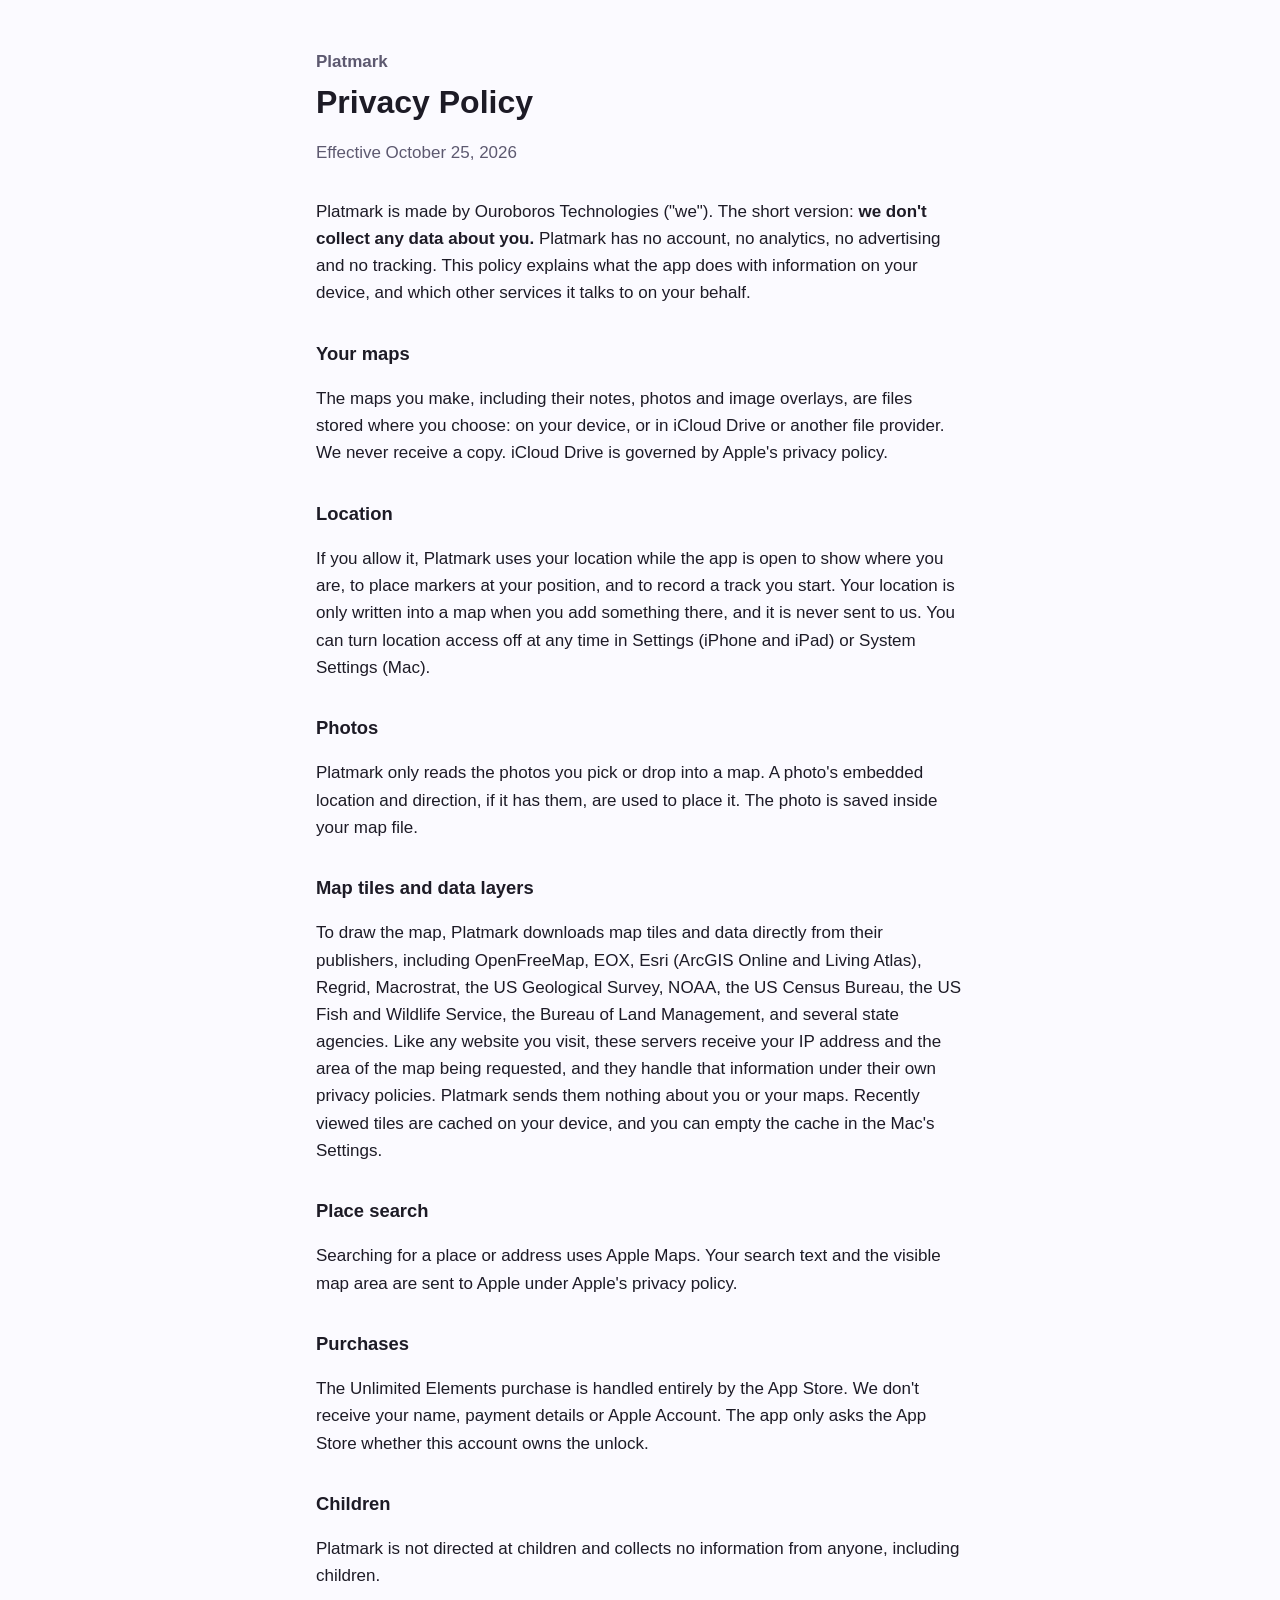
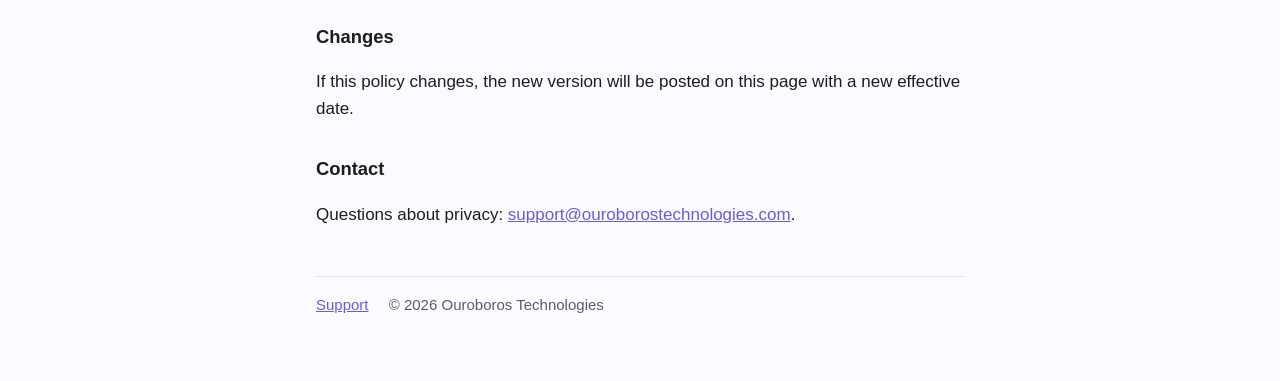
==== privacy/index.html @ 195f30ca "Add the Platmark support and privacy pages Co-Authored-By: Claude Opus 5.5 (1M context) <noreply@ant" ====
<!doctype html>
<html lang="en">
<head>
  <meta charset="utf-8">
  <meta name="viewport" content="width=device-width, initial-scale=1">
  <title>Platmark Privacy Policy</title>
  <link rel="stylesheet" href="../style.css">
</head>
<body>
<main>
  <header>
    <a class="home" href="../">Platmark</a>
    <h1>Privacy Policy</h1>
    <p class="muted">Effective October 25, 2026</p>
  </header>

  <p>Platmark is made by Ouroboros Technologies ("we"). The short version: <strong>we don't collect
  any data about you.</strong> Platmark has no account, no analytics, no advertising and no
  tracking. This policy explains what the app does with information on your device, and which
  other services it talks to on your behalf.</p>

  <h2>Your maps</h2>
  <p>The maps you make, including their notes, photos and image overlays, are files stored where
  you choose: on your device, or in iCloud Drive or another file provider. We never receive a
  copy. iCloud Drive is governed by Apple's privacy policy.</p>

  <h2>Location</h2>
  <p>If you allow it, Platmark uses your location while the app is open to show where you are,
  to place markers at your position, and to record a track you start. Your location is only
  written into a map when you add something there, and it is never sent to us. You can turn
  location access off at any time in Settings (iPhone and iPad) or System Settings (Mac).</p>

  <h2>Photos</h2>
  <p>Platmark only reads the photos you pick or drop into a map. A photo's embedded location and
  direction, if it has them, are used to place it. The photo is saved inside your map file.</p>

  <h2>Map tiles and data layers</h2>
  <p>To draw the map, Platmark downloads map tiles and data directly from their publishers,
  including OpenFreeMap, EOX, Esri (ArcGIS Online and Living Atlas), Regrid, Macrostrat, the US
  Geological Survey, NOAA, the US Census Bureau, the US Fish and Wildlife Service, the Bureau of
  Land Management, and several state agencies. Like any website you visit, these servers receive
  your IP address and the area of the map being requested, and they handle that information under
  their own privacy policies. Platmark sends them nothing about you or your maps. Recently viewed
  tiles are cached on your device, and you can empty the cache in the Mac's Settings.</p>

  <h2>Place search</h2>
  <p>Searching for a place or address uses Apple Maps. Your search text and the visible map area
  are sent to Apple under Apple's privacy policy.</p>

  <h2>Purchases</h2>
  <p>The Unlimited Elements purchase is handled entirely by the App Store. We don't receive your
  name, payment details or Apple Account. The app only asks the App Store whether this account
  owns the unlock.</p>

  <h2>Children</h2>
  <p>Platmark is not directed at children and collects no information from anyone, including
  children.</p>

  <h2>Changes</h2>
  <p>If this policy changes, the new version will be posted on this page with a new effective
  date.</p>

  <h2>Contact</h2>
  <p>Questions about privacy: <a href="mailto:support@ouroborostechnologies.com">support@ouroborostechnologies.com</a>.</p>

  <footer>
    <a href="../support/">Support</a>
    <span>© 2026 Ouroboros Technologies</span>
  </footer>
</main>
</body>
</html>
---- style.css ----
:root {
  --bg: #fbfaff;
  --text: #1d1b26;
  --muted: #5d5970;
  --accent: #6b5bd6;
  --rule: #e4e1f0;
  color-scheme: light dark;
}
@media (prefers-color-scheme: dark) {
  :root {
    --bg: #15141b;
    --text: #ecebf3;
    --muted: #a6a2b8;
    --accent: #a99cff;
    --rule: #2c2a36;
  }
}
* { box-sizing: border-box; }
body {
  margin: 0;
  background: var(--bg);
  color: var(--text);
  font: 17px/1.6 -apple-system, BlinkMacSystemFont, "Helvetica Neue", Helvetica, Arial, sans-serif;
}
main { max-width: 680px; margin: 0 auto; padding: 48px 16px 64px; }
header { margin-bottom: 32px; }
header a.home { color: var(--muted); text-decoration: none; font-weight: 600; }
h1 { font-size: 2rem; line-height: 1.2; margin: 8px 0 4px; }
h2 { font-size: 1.15rem; margin: 32px 0 8px; }
p, li { color: var(--text); }
.muted { color: var(--muted); }
a { color: var(--accent); }
ul { padding-left: 1.2em; }
footer { margin-top: 48px; padding-top: 16px; border-top: 1px solid var(--rule); color: var(--muted); font-size: 15px; }
footer a { margin-right: 16px; }
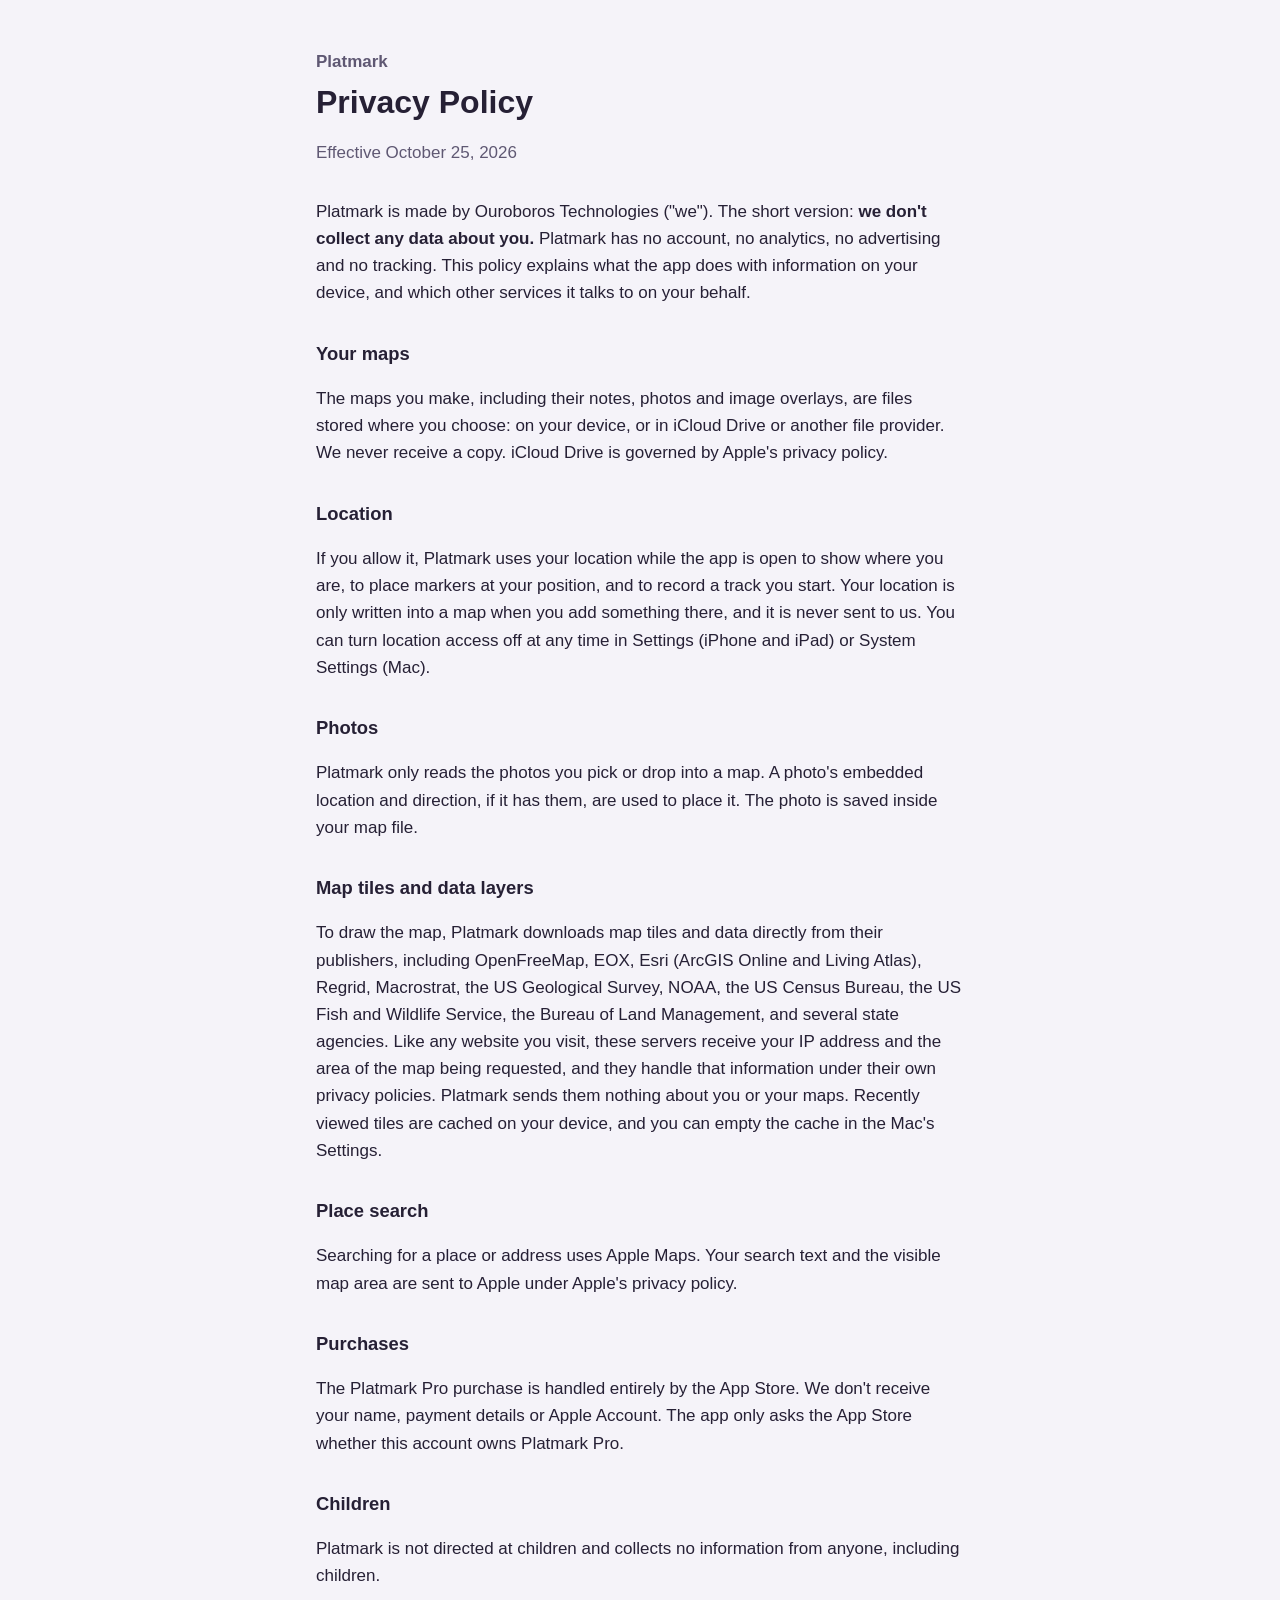
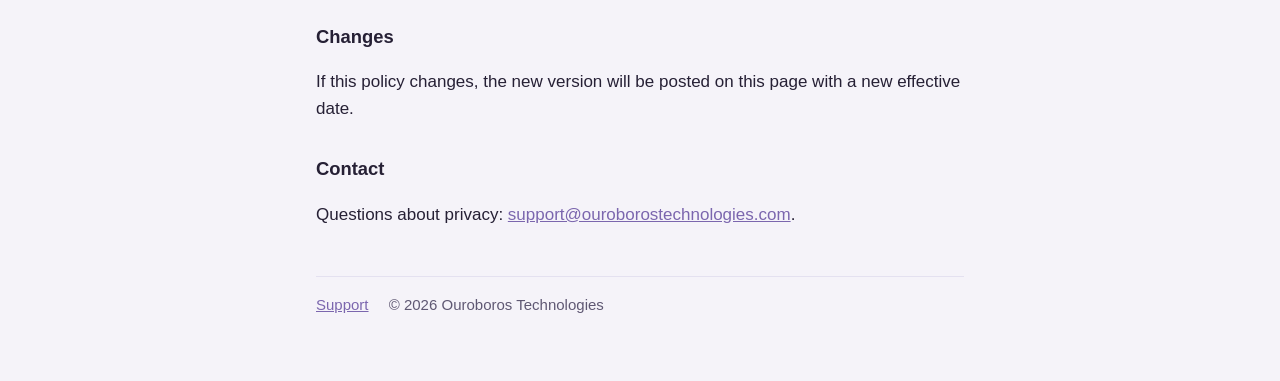
==== commit cf49dd6f: "site updates" ====
--- a/privacy/index.html
+++ b/privacy/index.html
@@ -48,9 +48,9 @@
   are sent to Apple under Apple's privacy policy.</p>
 
   <h2>Purchases</h2>
-  <p>The Unlimited Elements purchase is handled entirely by the App Store. We don't receive your
+  <p>The Platmark Pro purchase is handled entirely by the App Store. We don't receive your
   name, payment details or Apple Account. The app only asks the App Store whether this account
-  owns the unlock.</p>
+  owns Platmark Pro.</p>
 
   <h2>Children</h2>
   <p>Platmark is not directed at children and collects no information from anyone, including
--- a/style.css
+++ b/style.css
@@ -1,17 +1,17 @@
 :root {
-  --bg: #fbfaff;
-  --text: #1d1b26;
-  --muted: #5d5970;
-  --accent: #6b5bd6;
+  --bg: #F5F3F9;
+  --text: #262035;
+  --muted: #5F5873;
+  --accent: #7B66AE;
   --rule: #e4e1f0;
   color-scheme: light dark;
 }
 @media (prefers-color-scheme: dark) {
   :root {
-    --bg: #15141b;
-    --text: #ecebf3;
-    --muted: #a6a2b8;
-    --accent: #a99cff;
+    --bg: #17141F;
+    --text: #ECE8F4;
+    --muted: #A9A2BC;
+    --accent: #A796C9;
     --rule: #2c2a36;
   }
 }
